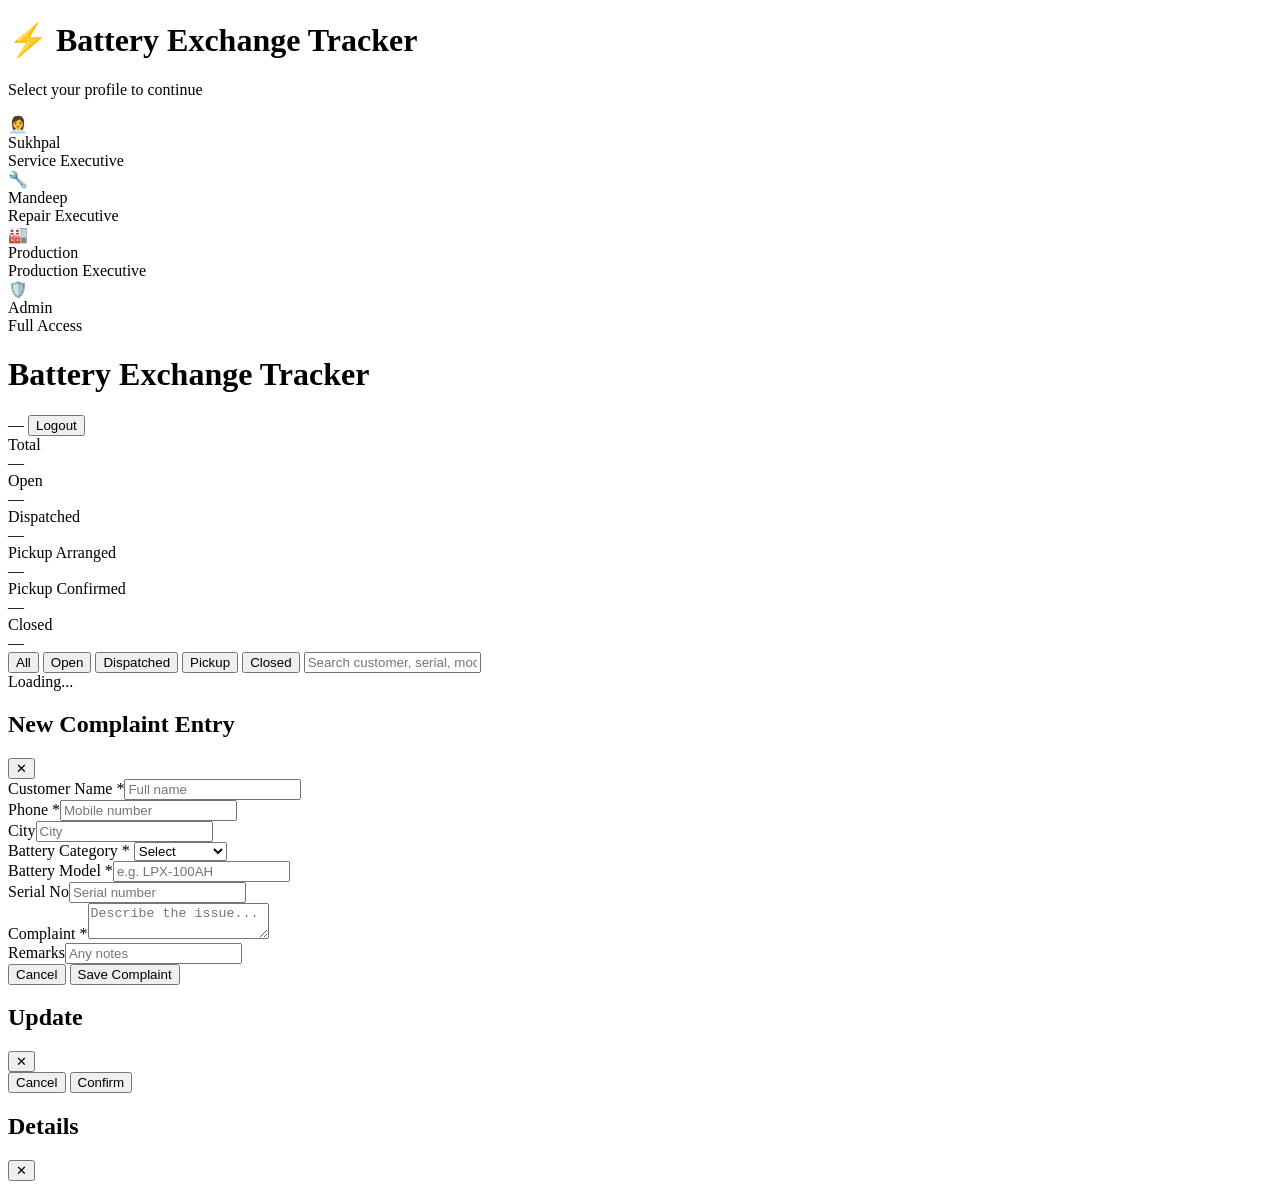
==== index.html @ fd94462d "Create index.html" ====
<!DOCTYPE html>
<html lang="en">
<head>
  <meta charset="UTF-8"/>
  <meta name="viewport" content="width=device-width, initial-scale=1.0"/>
  <title>Battery Exchange Tracker — Litpax</title>
  <link rel="stylesheet" href="style.css"/>
</head>
<body>

<!-- LOGIN -->
<div id="login-screen">
  <div class="login-logo">
    <h1>⚡ Battery Exchange Tracker</h1>
    <p>Select your profile to continue</p>
  </div>
  <div class="login-cards">
    <div class="login-card" onclick="login('Sukhpal','Service Executive')">
      <div class="icon">👩‍💼</div>
      <div class="name">Sukhpal</div>
      <div class="role">Service Executive</div>
    </div>
    <div class="login-card" onclick="login('Mandeep','Repair Executive')">
      <div class="icon">🔧</div>
      <div class="name">Mandeep</div>
      <div class="role">Repair Executive</div>
    </div>
    <div class="login-card" onclick="login('Production','Production Executive')">
      <div class="icon">🏭</div>
      <div class="name">Production</div>
      <div class="role">Production Executive</div>
    </div>
    <div class="login-card" onclick="login('Admin','Administrator')">
      <div class="icon">🛡️</div>
      <div class="name">Admin</div>
      <div class="role">Full Access</div>
    </div>
  </div>
</div>

<!-- APP -->
<div id="app-screen">
  <header>
    <div class="header-left">
      <div class="logo-dot"></div>
      <h1>Battery Exchange Tracker</h1>
    </div>
    <div class="user-chip">
      <span id="user-label">—</span>
      <button class="logout-btn" onclick="logout()">Logout</button>
    </div>
  </header>

  <main>
    <div class="stats-grid">
      <div class="stat-card s-total"><div class="slabel">Total</div><div class="svalue" id="s-total">—</div></div>
      <div class="stat-card s-open"><div class="slabel">Open</div><div class="svalue" id="s-open">—</div></div>
      <div class="stat-card s-dispatched"><div class="slabel">Dispatched</div><div class="svalue" id="s-dispatched">—</div></div>
      <div class="stat-card s-pickup"><div class="slabel">Pickup Arranged</div><div class="svalue" id="s-pickup">—</div></div>
      <div class="stat-card s-confirmed"><div class="slabel">Pickup Confirmed</div><div class="svalue" id="s-confirmed">—</div></div>
      <div class="stat-card s-closed"><div class="slabel">Closed</div><div class="svalue" id="s-closed">—</div></div>
    </div>

    <div class="toolbar">
      <div class="toolbar-left">
        <button class="filter-btn active" onclick="setFilter('All')">All</button>
        <button class="filter-btn" onclick="setFilter('Open')">Open</button>
        <button class="filter-btn" onclick="setFilter('Dispatched')">Dispatched</button>
        <button class="filter-btn" onclick="setFilter('Pickup')">Pickup</button>
        <button class="filter-btn" onclick="setFilter('Closed')">Closed</button>
        <input class="search-box" type="text" placeholder="Search customer, serial, model..." oninput="onSearch(this.value)"/>
      </div>
      <div id="new-btn-wrap"></div>
    </div>

    <div class="table-wrap">
      <div id="loading" class="loading">Loading...</div>
      <table id="main-table" style="display:none">
        <thead>
          <tr>
            <th>ID</th><th>Date</th><th>Customer</th><th>Battery</th>
            <th>Complaint</th><th>Status</th><th>Actions</th>
          </tr>
        </thead>
        <tbody id="table-body"></tbody>
      </table>
      <div id="empty-state" class="empty-state" style="display:none">
        <div class="eicon">📋</div>
        <p>No entries found</p>
      </div>
    </div>
  </main>
</div>

<!-- NEW COMPLAINT MODAL -->
<div class="modal-overlay" id="new-modal">
  <div class="modal">
    <div class="modal-header">
      <h2>New Complaint Entry</h2>
      <button class="modal-close" onclick="closeModal('new-modal')">✕</button>
    </div>
    <div class="modal-body">
      <div class="form-row">
        <div class="form-group"><label>Customer Name *</label><input id="f-name" placeholder="Full name"/></div>
        <div class="form-group"><label>Phone *</label><input id="f-phone" type="tel" placeholder="Mobile number"/></div>
      </div>
      <div class="form-row">
        <div class="form-group"><label>City</label><input id="f-city" placeholder="City"/></div>
        <div class="form-group"><label>Battery Category *</label>
          <select id="f-cat">
            <option value="">Select</option>
            <option>E-Rickshaw</option>
            <option>E-Bike</option>
            <option>Solar</option>
            <option>Inverter</option>
            <option>Other</option>
          </select>
        </div>
      </div>
      <div class="form-row">
        <div class="form-group"><label>Battery Model *</label><input id="f-model" placeholder="e.g. LPX-100AH"/></div>
        <div class="form-group"><label>Serial No</label><input id="f-serial" placeholder="Serial number"/></div>
      </div>
      <div class="form-row">
        <div class="form-group full"><label>Complaint *</label><textarea id="f-complaint" placeholder="Describe the issue..."></textarea></div>
      </div>
      <div class="form-row">
        <div class="form-group full"><label>Remarks</label><input id="f-remarks" placeholder="Any notes"/></div>
      </div>
    </div>
    <div class="modal-footer">
      <button class="btn-cancel" onclick="closeModal('new-modal')">Cancel</button>
      <button class="btn-primary" onclick="submitNew()">Save Complaint</button>
    </div>
  </div>
</div>

<!-- UPDATE MODAL -->
<div class="modal-overlay" id="update-modal">
  <div class="modal">
    <div class="modal-header">
      <h2 id="u-title">Update</h2>
      <button class="modal-close" onclick="closeModal('update-modal')">✕</button>
    </div>
    <div class="modal-body">
      <div class="update-info" id="u-info"></div>
      <div id="u-fields"></div>
    </div>
    <div class="modal-footer">
      <button class="btn-cancel" onclick="closeModal('update-modal')">Cancel</button>
      <button class="btn-primary" id="u-confirm">Confirm</button>
    </div>
  </div>
</div>

<!-- DETAIL MODAL -->
<div class="modal-overlay" id="detail-modal">
  <div class="modal">
    <div class="modal-header">
      <h2 id="d-title">Details</h2>
      <button class="modal-close" onclick="closeModal('detail-modal')">✕</button>
    </div>
    <div class="modal-body" id="d-body"></div>
  </div>
</div>

<div class="toast" id="toast"></div>

<script src="app.js"></script>
</body>
</html>
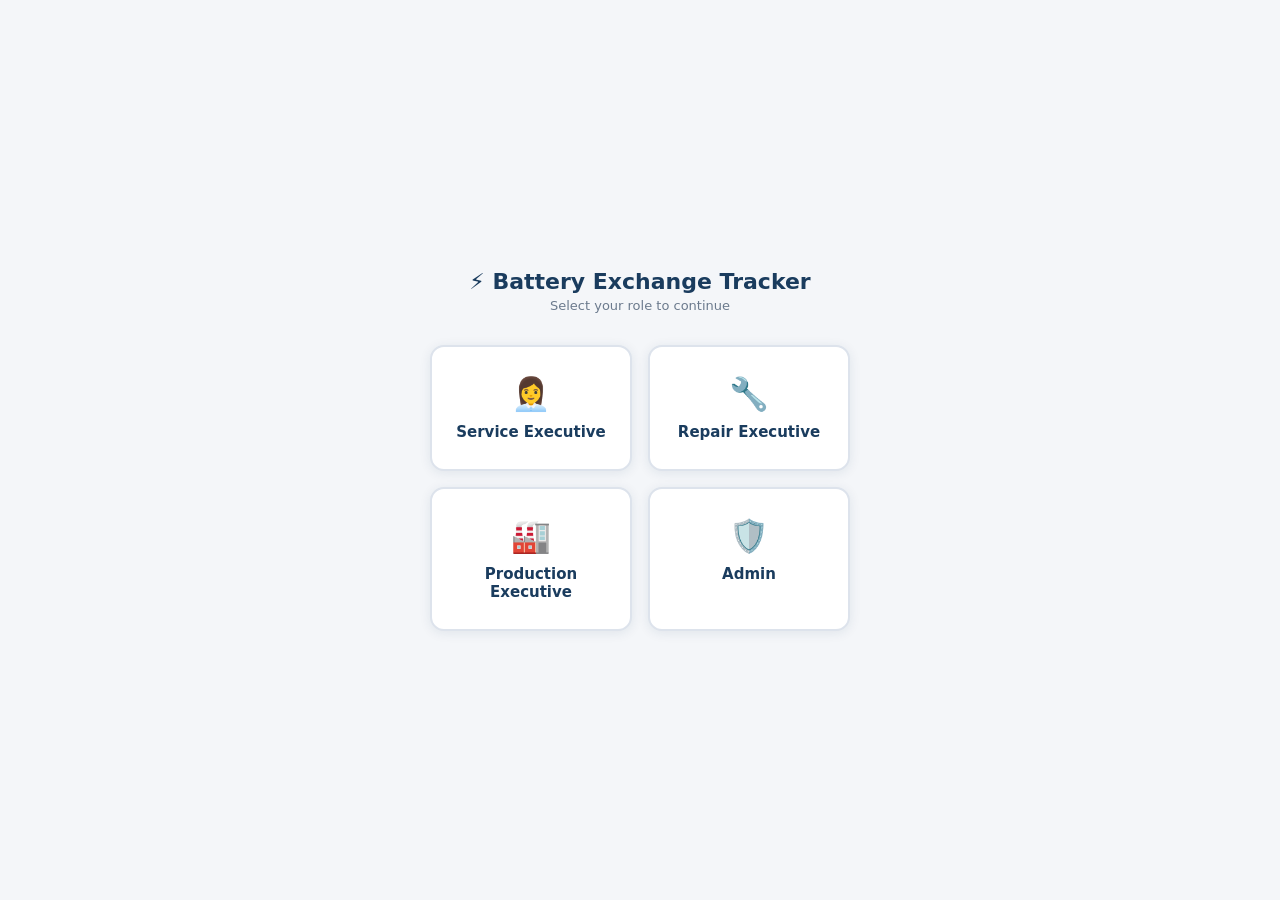
==== commit 41bc7a85: "Update index.html" ====
--- a/index.html
+++ b/index.html
@@ -12,28 +12,24 @@
 <div id="login-screen">
   <div class="login-logo">
     <h1>⚡ Battery Exchange Tracker</h1>
-    <p>Select your profile to continue</p>
+    <p>Select your role to continue</p>
   </div>
   <div class="login-cards">
-    <div class="login-card" onclick="login('Sukhpal','Service Executive')">
+    <div class="login-card" onclick="login('Service Executive')">
       <div class="icon">👩‍💼</div>
-      <div class="name">Sukhpal</div>
-      <div class="role">Service Executive</div>
+      <div class="name">Service Executive</div>
     </div>
-    <div class="login-card" onclick="login('Mandeep','Repair Executive')">
+    <div class="login-card" onclick="login('Repair Executive')">
       <div class="icon">🔧</div>
-      <div class="name">Mandeep</div>
-      <div class="role">Repair Executive</div>
+      <div class="name">Repair Executive</div>
     </div>
-    <div class="login-card" onclick="login('Production','Production Executive')">
+    <div class="login-card" onclick="login('Production Executive')">
       <div class="icon">🏭</div>
-      <div class="name">Production</div>
-      <div class="role">Production Executive</div>
+      <div class="name">Production Executive</div>
     </div>
-    <div class="login-card" onclick="login('Admin','Administrator')">
+    <div class="login-card" onclick="login('Admin')">
       <div class="icon">🛡️</div>
       <div class="name">Admin</div>
-      <div class="role">Full Access</div>
     </div>
   </div>
 </div>
@@ -57,7 +53,7 @@
       <div class="stat-card s-open"><div class="slabel">Open</div><div class="svalue" id="s-open">—</div></div>
       <div class="stat-card s-dispatched"><div class="slabel">Dispatched</div><div class="svalue" id="s-dispatched">—</div></div>
       <div class="stat-card s-pickup"><div class="slabel">Pickup Arranged</div><div class="svalue" id="s-pickup">—</div></div>
-      <div class="stat-card s-confirmed"><div class="slabel">Pickup Confirmed</div><div class="svalue" id="s-confirmed">—</div></div>
+      <div class="stat-card s-confirmed"><div class="slabel">Received</div><div class="svalue" id="s-confirmed">—</div></div>
       <div class="stat-card s-closed"><div class="slabel">Closed</div><div class="svalue" id="s-closed">—</div></div>
     </div>
 
@@ -109,11 +105,10 @@
         <div class="form-group"><label>Battery Category *</label>
           <select id="f-cat">
             <option value="">Select</option>
-            <option>E-Rickshaw</option>
-            <option>E-Bike</option>
+            <option>2 Wheeler</option>
+            <option>3 Wheeler</option>
+            <option>Inverter</option>
             <option>Solar</option>
-            <option>Inverter</option>
-            <option>Other</option>
           </select>
         </div>
       </div>
@@ -130,7 +125,7 @@
     </div>
     <div class="modal-footer">
       <button class="btn-cancel" onclick="closeModal('new-modal')">Cancel</button>
-      <button class="btn-primary" onclick="submitNew()">Save Complaint</button>
+      <button class="btn-primary" id="submit-btn" onclick="submitNew()">Save Complaint</button>
     </div>
   </div>
 </div>
@@ -165,7 +160,6 @@
 </div>
 
 <div class="toast" id="toast"></div>
-
 <script src="app.js"></script>
 </body>
 </html>
--- a/style.css
+++ b/style.css
@@ -0,0 +1,135 @@
+*{margin:0;padding:0;box-sizing:border-box}
+:root{
+  --primary:#1a3c5e;--primary-light:#2563a8;--accent:#e67e22;
+  --bg:#f4f6f9;--white:#fff;--border:#dde3ec;--text:#1e2a3a;--muted:#6b7a8d;
+  --success:#16a34a;--warning:#d97706;--danger:#dc2626;--info:#2563eb;
+  --radius:10px;--shadow:0 2px 12px rgba(26,60,94,.09)
+}
+body{font-family:'Segoe UI',system-ui,sans-serif;background:var(--bg);color:var(--text);min-height:100vh}
+
+/* LOGIN */
+#login-screen{display:flex;flex-direction:column;align-items:center;justify-content:center;min-height:100vh;gap:32px}
+.login-logo{text-align:center}
+.login-logo h1{font-size:22px;color:var(--primary);font-weight:700}
+.login-logo p{font-size:13px;color:var(--muted);margin-top:4px}
+.login-cards{display:grid;grid-template-columns:repeat(2,1fr);gap:16px;width:420px}
+.login-card{background:var(--white);border-radius:14px;padding:28px 20px;text-align:center;cursor:pointer;border:2px solid var(--border);transition:all .2s;box-shadow:var(--shadow)}
+.login-card:hover{border-color:var(--primary);transform:translateY(-2px)}
+.login-card .icon{font-size:32px;margin-bottom:10px}
+.login-card .name{font-size:15px;font-weight:700;color:var(--primary)}
+.login-card .role{font-size:11px;color:var(--muted);margin-top:3px}
+
+/* APP */
+#app-screen{display:none}
+header{background:var(--primary);color:#fff;padding:0 24px;height:56px;display:flex;align-items:center;justify-content:space-between;position:sticky;top:0;z-index:100;box-shadow:0 2px 8px rgba(0,0,0,.18)}
+.header-left{display:flex;align-items:center;gap:10px}
+.logo-dot{width:9px;height:9px;background:var(--accent);border-radius:50%}
+header h1{font-size:16px;font-weight:600}
+.user-chip{background:rgba(255,255,255,.15);padding:4px 12px;border-radius:20px;font-size:12px;display:flex;align-items:center;gap:8px}
+.logout-btn{background:none;border:none;color:rgba(255,255,255,.7);cursor:pointer;font-size:12px}
+.logout-btn:hover{color:#fff}
+main{max-width:1280px;margin:0 auto;padding:20px}
+
+/* STATS */
+.stats-grid{display:grid;grid-template-columns:repeat(6,1fr);gap:12px;margin-bottom:20px}
+.stat-card{background:var(--white);border-radius:var(--radius);padding:14px 16px;box-shadow:var(--shadow);border-left:4px solid transparent}
+.stat-card .slabel{font-size:10px;color:var(--muted);text-transform:uppercase;letter-spacing:.5px}
+.stat-card .svalue{font-size:24px;font-weight:700;margin-top:2px}
+.s-total{border-color:var(--primary)}.s-total .svalue{color:var(--primary)}
+.s-open{border-color:var(--info)}.s-open .svalue{color:var(--info)}
+.s-dispatched{border-color:var(--warning)}.s-dispatched .svalue{color:var(--warning)}
+.s-pickup{border-color:var(--accent)}.s-pickup .svalue{color:var(--accent)}
+.s-confirmed{border-color:#8b5cf6}.s-confirmed .svalue{color:#8b5cf6}
+.s-closed{border-color:var(--success)}.s-closed .svalue{color:var(--success)}
+
+/* TOOLBAR */
+.toolbar{display:flex;align-items:center;justify-content:space-between;margin-bottom:14px;gap:10px;flex-wrap:wrap}
+.toolbar-left{display:flex;gap:8px;flex-wrap:wrap;align-items:center}
+.filter-btn{padding:6px 14px;border-radius:20px;border:1.5px solid var(--border);background:var(--white);font-size:12px;cursor:pointer;color:var(--muted);font-weight:500;transition:all .15s}
+.filter-btn.active{background:var(--primary);color:#fff;border-color:var(--primary)}
+.search-box{padding:7px 12px;border:1.5px solid var(--border);border-radius:8px;font-size:13px;width:220px;outline:none}
+.search-box:focus{border-color:var(--primary-light)}
+.btn-primary{background:var(--primary);color:#fff;border:none;padding:8px 18px;border-radius:8px;font-size:13px;font-weight:600;cursor:pointer;transition:background .15s}
+.btn-primary:hover{background:var(--primary-light)}
+
+/* TABLE */
+.table-wrap{background:var(--white);border-radius:var(--radius);box-shadow:var(--shadow);overflow:hidden}
+table{width:100%;border-collapse:collapse;font-size:13px}
+thead tr{background:var(--primary);color:#fff}
+thead th{padding:11px 13px;text-align:left;font-weight:600;font-size:11px;letter-spacing:.3px;white-space:nowrap}
+tbody tr{border-bottom:1px solid var(--border);transition:background .1s}
+tbody tr:hover{background:#f8fafc}
+tbody tr:last-child{border-bottom:none}
+td{padding:10px 13px;vertical-align:middle}
+.cid{font-weight:700;color:var(--primary);font-size:12px}
+.cname{font-weight:600}.cphone{font-size:11px;color:var(--muted)}
+.bmodel{font-weight:600}.bserial{font-size:11px;color:var(--muted)}
+
+/* BADGES */
+.badge{display:inline-block;padding:3px 9px;border-radius:20px;font-size:11px;font-weight:600;white-space:nowrap}
+.b-open{background:#dbeafe;color:#1d4ed8}
+.b-repair{background:#fef3c7;color:#92400e}
+.b-forwarded{background:#ede9fe;color:#6d28d9}
+.b-production{background:#ffedd5;color:#c2410c}
+.b-pickup{background:#fce7f3;color:#9d174d}
+.b-confirmed{background:#f3e8ff;color:#7e22ce}
+.b-closed{background:#dcfce7;color:#15803d}
+
+/* ACTION BTNS */
+.action-btn{padding:4px 10px;border-radius:6px;border:none;font-size:11px;font-weight:600;cursor:pointer;margin:2px;white-space:nowrap;transition:opacity .15s}
+.action-btn:hover{opacity:.8}
+.ab-dispatch{background:#fef3c7;color:#92400e}
+.ab-forward{background:#ede9fe;color:#6d28d9}
+.ab-prodispatch{background:#ffedd5;color:#c2410c}
+.ab-arrange{background:#fce7f3;color:#9d174d}
+.ab-confirm{background:#f3e8ff;color:#7e22ce}
+.ab-received{background:#dcfce7;color:#15803d}
+.ab-view{background:#eff6ff;color:#1d4ed8}
+
+.empty-state{text-align:center;padding:50px;color:var(--muted)}
+.empty-state .eicon{font-size:36px;margin-bottom:10px}
+.loading{text-align:center;padding:50px;color:var(--muted);font-size:14px}
+
+/* MODAL */
+.modal-overlay{display:none;position:fixed;inset:0;background:rgba(0,0,0,.45);z-index:1000;align-items:center;justify-content:center}
+.modal-overlay.open{display:flex}
+.modal{background:#fff;border-radius:14px;width:500px;max-width:95vw;max-height:90vh;overflow-y:auto;box-shadow:0 20px 60px rgba(0,0,0,.25)}
+.modal-header{background:var(--primary);color:#fff;padding:16px 20px;border-radius:14px 14px 0 0;display:flex;justify-content:space-between;align-items:center}
+.modal-header h2{font-size:15px;font-weight:600}
+.modal-close{background:none;border:none;color:#fff;font-size:20px;cursor:pointer;opacity:.8}
+.modal-close:hover{opacity:1}
+.modal-body{padding:20px}
+.modal-footer{padding:14px 20px;border-top:1px solid var(--border);display:flex;justify-content:flex-end;gap:10px}
+.form-row{display:grid;grid-template-columns:1fr 1fr;gap:12px;margin-bottom:12px}
+.form-group{display:flex;flex-direction:column;gap:4px}
+.form-group.full{grid-column:1/-1}
+label{font-size:11px;font-weight:600;color:var(--muted);text-transform:uppercase;letter-spacing:.4px}
+input,select,textarea{padding:8px 11px;border:1.5px solid var(--border);border-radius:7px;font-size:13px;outline:none;font-family:inherit;color:var(--text);background:#fff;transition:border-color .15s}
+input:focus,select:focus,textarea:focus{border-color:var(--primary-light)}
+textarea{resize:vertical;min-height:65px}
+.btn-cancel{padding:8px 16px;border:1.5px solid var(--border);border-radius:7px;background:#fff;font-size:13px;cursor:pointer;color:var(--muted)}
+.update-info{background:#f8fafc;border-radius:8px;padding:12px;margin-bottom:14px;font-size:13px;border-left:3px solid var(--primary)}
+.update-info strong{color:var(--primary)}
+
+/* DETAIL */
+.detail-grid{display:grid;grid-template-columns:1fr 1fr;gap:10px 20px;margin-bottom:14px}
+.di label{display:block;font-size:10px;color:var(--muted);text-transform:uppercase;margin-bottom:2px}
+.di span{font-size:13px;font-weight:500}
+.detail-section{border-top:1px solid var(--border);padding-top:12px;margin-top:12px}
+.detail-section h3{font-size:11px;text-transform:uppercase;color:var(--muted);margin-bottom:8px;letter-spacing:.5px}
+
+/* TOAST */
+.toast{position:fixed;bottom:20px;right:20px;background:var(--primary);color:#fff;padding:11px 18px;border-radius:8px;font-size:13px;font-weight:500;z-index:9999;transform:translateY(80px);opacity:0;transition:all .3s;box-shadow:0 4px 20px rgba(0,0,0,.2)}
+.toast.show{transform:translateY(0);opacity:1}
+.toast.success{background:var(--success)}
+.toast.error{background:var(--danger)}
+
+/* New status badges */
+.b-underrepair{background:#fef9c3;color:#854d0e}
+.b-senttoprod{background:#e0f2fe;color:#0369a1}
+.b-recfromrepair{background:#f0fdf4;color:#166534}
+
+/* New action buttons */
+.ab-repair{background:#fef9c3;color:#854d0e}
+.ab-sendprod{background:#e0f2fe;color:#0369a1}
+.ab-sendrepair{background:#f0fdf4;color:#166534}
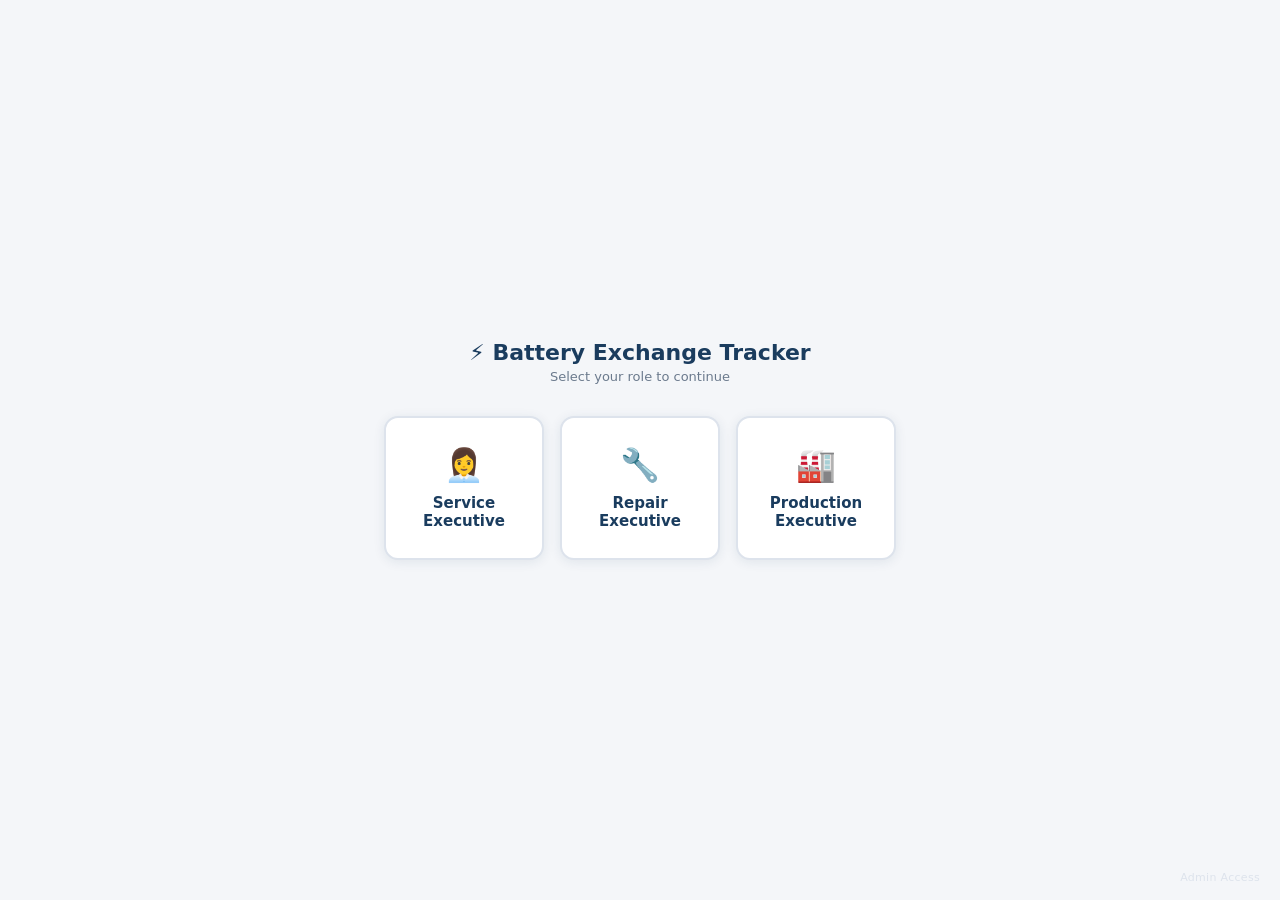
==== commit 0815f0d8: "Update index.html" ====
--- a/index.html
+++ b/index.html
@@ -14,22 +14,43 @@
     <h1>⚡ Battery Exchange Tracker</h1>
     <p>Select your role to continue</p>
   </div>
-  <div class="login-cards">
-    <div class="login-card" onclick="login('Service Executive')">
+  <div class="login-cards login-cards-3">
+    <div class="login-card" onclick="askPin('Service Executive')">
       <div class="icon">👩‍💼</div>
       <div class="name">Service Executive</div>
     </div>
-    <div class="login-card" onclick="login('Repair Executive')">
+    <div class="login-card" onclick="askPin('Repair Executive')">
       <div class="icon">🔧</div>
       <div class="name">Repair Executive</div>
     </div>
-    <div class="login-card" onclick="login('Production Executive')">
+    <div class="login-card" onclick="askPin('Production Executive')">
       <div class="icon">🏭</div>
       <div class="name">Production Executive</div>
     </div>
-    <div class="login-card" onclick="login('Admin')">
-      <div class="icon">🛡️</div>
-      <div class="name">Admin</div>
+  </div>
+
+  <!-- Hidden admin link at bottom -->
+  <a href="admin.html" class="admin-link">Admin Access</a>
+</div>
+
+<!-- PIN MODAL -->
+<div class="modal-overlay" id="pin-modal">
+  <div class="modal" style="width:320px">
+    <div class="modal-header">
+      <h2 id="pin-title">Enter PIN</h2>
+      <button class="modal-close" onclick="closeModal('pin-modal')">✕</button>
+    </div>
+    <div class="modal-body" style="text-align:center;padding:24px 20px">
+      <p style="font-size:13px;color:var(--muted);margin-bottom:16px">Apna 4-digit PIN enter karo</p>
+      <input id="pin-input" type="password" maxlength="4" placeholder="• • • •"
+        style="text-align:center;font-size:22px;letter-spacing:8px;width:100%;padding:12px"
+        oninput="this.value=this.value.replace(/[^0-9]/g,'')"
+        onkeydown="if(event.key==='Enter') confirmPin()"/>
+      <p id="pin-error" style="color:var(--danger);font-size:12px;margin-top:10px;display:none">❌ Wrong PIN, try again</p>
+    </div>
+    <div class="modal-footer" style="justify-content:center">
+      <button class="btn-cancel" onclick="closeModal('pin-modal')">Cancel</button>
+      <button class="btn-primary" onclick="confirmPin()">Login</button>
     </div>
   </div>
 </div>
--- a/style.css
+++ b/style.css
@@ -133,3 +133,35 @@
 .ab-repair{background:#fef9c3;color:#854d0e}
 .ab-sendprod{background:#e0f2fe;color:#0369a1}
 .ab-sendrepair{background:#f0fdf4;color:#166534}
+
+
+
+/* === PASTE THESE AT THE END OF YOUR style.css === */
+
+/* 3-card login grid (instead of 2x2) */
+.login-cards-3 {
+  display: flex;
+  gap: 16px;
+  width: auto;
+  max-width: 560px;
+  flex-wrap: wrap;
+  justify-content: center;
+}
+.login-cards-3 .login-card {
+  width: 160px;
+}
+
+/* Hidden admin link at bottom of login screen */
+.admin-link {
+  position: fixed;
+  bottom: 16px;
+  right: 20px;
+  font-size: 11px;
+  color: var(--border);
+  text-decoration: none;
+  letter-spacing: 0.3px;
+  transition: color 0.2s;
+}
+.admin-link:hover {
+  color: var(--muted);
+}
